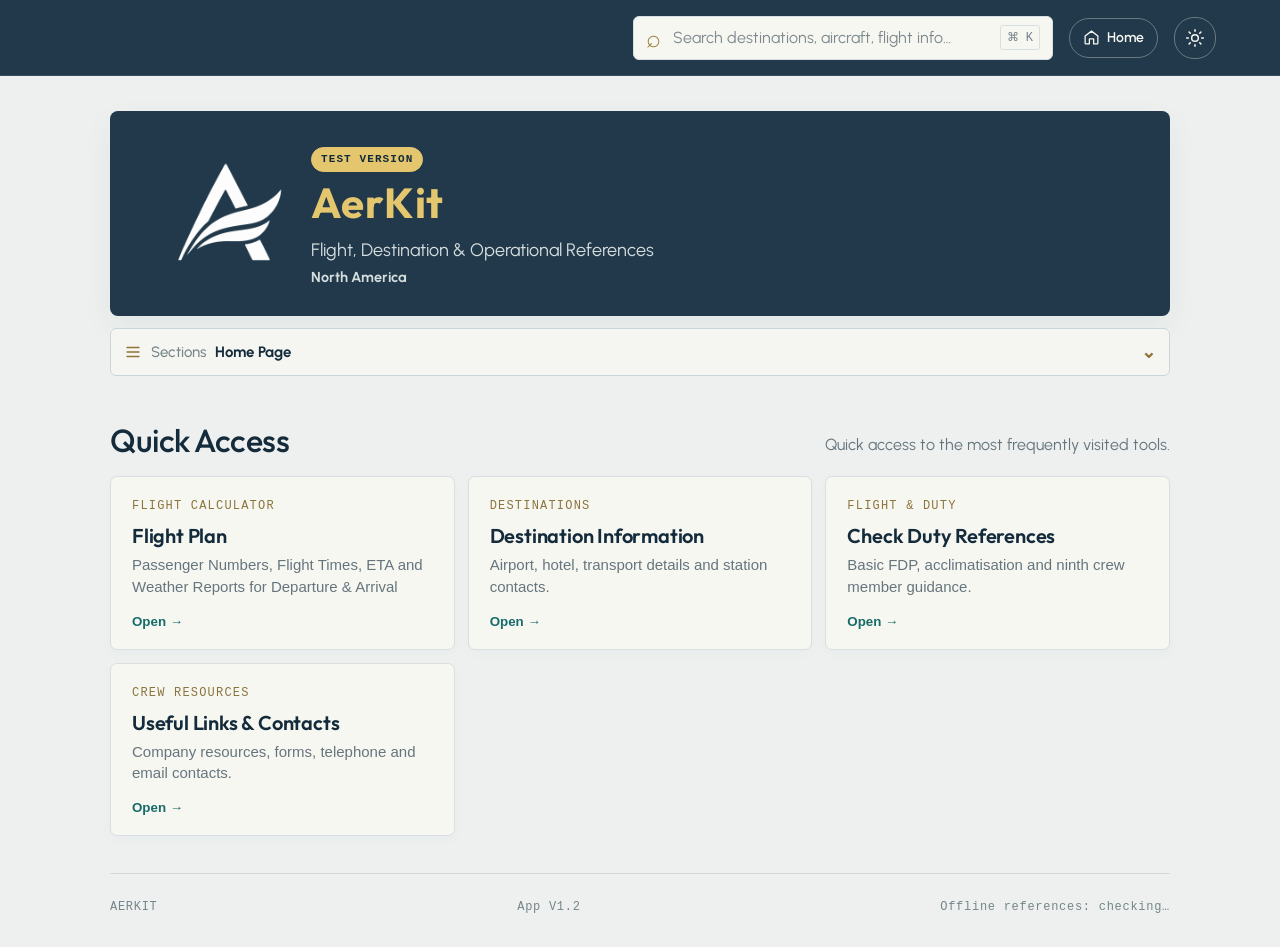
==== index.html @ f7fd0731 "Go Live on Test Items" ====
<!doctype html>
<html lang="en">
<head>
  <meta charset="utf-8">
  <meta name="viewport" content="width=device-width, initial-scale=1, viewport-fit=cover">
  <meta name="theme-color" content="#142b3b">
  <meta name="apple-mobile-web-app-capable" content="yes">
  <meta name="apple-mobile-web-app-title" content="AerKit">
  <meta name="description" content="Cabin Service Manager reference for Aer Lingus long-haul operations.">
  <link rel="manifest" href="manifest.webmanifest">
  <link rel="icon" href="assets/AerKit.png?v=aerkit-logo-20261120" type="image/png">
  <link rel="apple-touch-icon" href="assets/AerKit.png?v=aerkit-logo-20261120">
  <link rel="stylesheet" href="styles.css?v=test-banner-20261126-r1">
  <title>AerKit</title>
</head>
<body>
  <a class="skip-link" href="#main-content">Skip to main content</a>
  <header class="topbar" id="top">
    <div class="top-actions">
      <div class="search-wrap" role="search" aria-label="Search reference">
        <label class="search-box"><span aria-hidden="true">⌕</span><input id="search" type="search" aria-label="Search destinations, aircraft, flight information, contacts and topics" placeholder="Search destinations, aircraft, flight info…" autocomplete="off"><kbd aria-hidden="true">⌘ K</kbd></label>
        <div id="search-results" class="search-results" hidden></div>
      </div>
      <a class="home-button" href="#content-area" aria-label="Home: Crew essentials"><svg viewBox="0 0 24 24" aria-hidden="true"><path d="m3 10 9-7 9 7v10a1 1 0 0 1-1 1h-5v-7H9v7H4a1 1 0 0 1-1-1z"/></svg><span>Home</span></a>
      <button class="icon-button theme-toggle" id="theme-toggle" type="button" aria-label="Switch to dark mode" aria-pressed="false"><svg class="theme-icon theme-icon-sun" viewBox="0 0 24 24" aria-hidden="true"><circle cx="12" cy="12" r="4"/><path d="M12 2v2m0 16v2M4.93 4.93l1.42 1.42m11.3 11.3 1.42 1.42M2 12h2m16 0h2M4.93 19.07l1.42-1.42m11.3-11.3 1.42-1.42"/></svg><svg class="theme-icon theme-icon-moon" viewBox="0 0 24 24" aria-hidden="true"><path d="M20.8 15.5A9 9 0 0 1 8.5 3.2 9 9 0 1 0 20.8 15.5Z"/></svg></button>
      <button class="icon-button" id="install-button" hidden>Install</button>
    </div>
  </header>
  <main id="main-content">
    <section class="welcome" id="home">
      <img class="welcome-logo" src="assets/AerKit.png?v=aerkit-logo-20261120" alt="">
      <div class="welcome-copy"><span class="test-version-badge">TEST VERSION</span><h1 class="eyebrow">AerKit</h1><p class="intro">Flight, Destination &amp; Operational References<span class="welcome-region">North America</span></p></div>
    </section>
    <nav class="section-navigation" aria-label="Main sections">
      <button class="section-menu-toggle" id="section-menu-toggle" type="button" aria-expanded="false" aria-controls="section-menu">
        <svg viewBox="0 0 24 24" aria-hidden="true"><path d="M4 6h16M4 12h16M4 18h16"/></svg>
        <span>Sections</span><strong id="current-section">Flight Plan</strong><b aria-hidden="true">⌄</b>
      </button>
      <div class="quick-links" id="section-menu">
        <button data-section="essentials" data-label="Home Page"><span>★</span>Home Page</button>
        <button data-section="flightInfo" data-label="Flight Plan"><span>01</span>Flight Plan</button>
        <button data-section="aircraft" data-label="Aircraft Type"><span>02</span>Aircraft Type</button>
        <button data-section="destinations" data-label="Where We Fly"><span>03</span>Where We Fly</button>
        <button data-section="flight" data-label="Flight &amp; Duty References"><span>04</span>Flight &amp; Duty References</button>
        <button data-section="ife" data-label="IFE &amp; Wi-Fi"><span>05</span>IFE &amp; Wi-Fi</button>
        <button data-section="crew" data-label="Payments &amp; Allowances"><span>06</span>Payments &amp; Allowances</button>
        <button data-section="roster" data-label="Roster &amp; Bids"><span>07</span>Roster &amp; Bids</button>
        <button data-section="contacts" data-label="Useful Contacts &amp; Links"><span>08</span>Useful Contacts &amp; Links</button>
        <button data-section="feedback" data-label="Missing / Incorrect Information"><span>09</span>Missing / Incorrect Information</button>
      </div>
    </nav>
    <section class="content-area" id="content-area" aria-live="polite"></section>
    <footer><span>AERKIT</span><span>App V1.2</span><span id="sync-status" role="status">Offline references: checking…</span></footer>
  </main>
  <script src="reference-data.js?v=flight-schedule-20261121-r2"></script>
  <script src="app.js?v=departure-airport-order-20261126-r1"></script>
</body>
</html>
---- styles.css ----
@font-face{font-family:Outfit;src:url('./assets/fonts/outfit-latin.woff2') format('woff2');font-style:normal;font-weight:400 700;font-display:swap}
@font-face{font-family:Urbanist;src:url('./assets/fonts/urbanist-latin.woff2') format('woff2');font-style:normal;font-weight:400 700;font-display:swap}
:root{
  --ink:#192f3e;
  --navy:#21394a;
  --navy-deep:#142b3b;
  --muted:#66757d;
  --line:#d7dfe1;
  --canvas:#edf0ef;
  --paper:#f7f7f2;
  --white:#fff;
  --amber:#d9b653;
  --amber-soft:#f5edcf;
  --sage:#8ea39b;
  --shadow:0 12px 32px #1c33420d;
}
*{box-sizing:border-box}
.skip-link{position:fixed;z-index:30;top:8px;left:8px;padding:10px 14px;transform:translateY(-160%);border-radius:4px;background:#fff;color:#142b3b;font-weight:700}.skip-link:focus{transform:translateY(0)}
html{scroll-behavior:smooth}
body{margin:0;background:var(--canvas);color:var(--ink);font:19px/1.55 Urbanist,-apple-system,BlinkMacSystemFont,"Segoe UI",sans-serif}
.topbar{position:sticky;top:0;z-index:10;height:76px;padding:0 max(5vw,24px);display:flex;align-items:center;justify-content:flex-end;background:var(--navy);border-bottom:1px solid #344c5d;color:#f7f7f2}
.top-actions{display:flex;align-items:center;justify-content:flex-end;gap:16px;width:100%}
.icon-button{border:1px solid #697a82;background:transparent;border-radius:20px;padding:8px 15px;color:#f7f7f2;font:600 15px -apple-system,BlinkMacSystemFont,"Segoe UI",sans-serif;cursor:pointer}
.icon-button:hover{background:#294354}
.theme-toggle{display:inline-flex;align-items:center;justify-content:center;width:42px;height:42px;padding:8px}.theme-icon{width:20px;height:20px;fill:none;stroke:currentColor;stroke-width:1.8;stroke-linecap:round;stroke-linejoin:round}.theme-icon-moon{display:none}html[data-theme="dark"] .theme-icon-sun{display:none}html[data-theme="dark"] .theme-icon-moon{display:block}
.home-button{display:inline-flex;min-height:40px;align-items:center;gap:7px;padding:7px 13px;border:1px solid #697a82;border-radius:20px;color:#f7f7f2;text-decoration:none;font:600 14px Urbanist,-apple-system,BlinkMacSystemFont,"Segoe UI",sans-serif}
.home-button:hover{background:#294354}.home-button svg{width:17px;height:17px;fill:none;stroke:currentColor;stroke-width:1.8;stroke-linecap:round;stroke-linejoin:round}
main{max-width:1120px;margin:auto;padding:0 30px}
.welcome{position:relative;display:flex;gap:24px;min-height:200px;margin-top:35px;background:var(--navy);overflow:hidden;border-radius:8px;color:#f8f8f3;padding:30px 54px;align-items:center;box-shadow:var(--shadow)}
.welcome-logo{position:relative;z-index:1;width:123px;height:123px;flex:0 0 auto;object-fit:contain;border-radius:12px}
.welcome-copy{position:relative;z-index:1;max-width:590px}
.eyebrow,.section-kicker{font:13px ui-monospace,SFMono-Regular,monospace;letter-spacing:.12em;color:#e3c66d}
.welcome-copy>.eyebrow{font:700 clamp(32px,4vw,42px)/1.08 Outfit,Urbanist,sans-serif;letter-spacing:.01em;color:#e3c66d;text-transform:none;margin:0}
.intro{font-size:18px;color:#d5dedf;max-width:440px;margin:12px 0 0}
.welcome-region{display:block;font-size:80%;font-weight:700;line-height:1.25;margin-top:3px}
.welcome-art{position:absolute;right:5%;top:0;width:40%;height:100%;opacity:.95}
.sun{position:absolute;width:172px;height:172px;border:1px solid #d6c17445;border-radius:50%;top:48px;right:27px;background:radial-gradient(circle,#d8c57a12 0 55%,transparent 56%)}
.route-line{position:absolute;width:270px;height:145px;border:1px solid #bbc8c160;border-color:#bbc8c160 transparent transparent transparent;border-radius:50%;transform:rotate(-18deg);top:102px;right:-12px}
.plane{position:absolute;top:94px;right:159px;font-size:19px;color:#e5d59d;transform:rotate(-14deg)}
.art-label{position:absolute;right:4px;bottom:32px;font:12px ui-monospace,SFMono-Regular,monospace;letter-spacing:.1em;color:#c5d0ce}
.search-wrap{position:relative;flex:0 1 420px;width:min(420px,44vw);margin:0;z-index:12}
.search-box{height:44px;display:flex;align-items:center;gap:10px;background:var(--paper);padding:0 12px;border:1px solid var(--line);border-radius:6px;box-shadow:none;color:#61717a}
.search-box>span{font-size:25px;line-height:0;color:#9d8240}
.search-box input{flex:1;min-width:0;border:0;outline:0;color:var(--ink);background:transparent;font:16px Urbanist,-apple-system,BlinkMacSystemFont,"Segoe UI",sans-serif}
.search-box input::placeholder{color:#7d898c}
.search-box kbd{font:12px ui-monospace,SFMono-Regular,monospace;border:1px solid var(--line);border-radius:3px;padding:4px 6px;color:#728087}
.search-results{position:absolute;top:calc(100% + 6px);left:0;right:0;background:var(--paper);border:1px solid var(--line);box-shadow:var(--shadow);max-height: min(60vh, 420px);overflow:auto;border-radius:6px}
.search-result-heading{padding:8px 16px 5px;background:#eef0eb;color:#66757d;font:700 11px/1.3 ui-monospace,SFMono-Regular,monospace;letter-spacing:.06em;text-transform:uppercase}
.result{display:flex;width:100%;text-align:left;gap:12px;align-items:center;padding:12px 16px;background:var(--paper);border:0;border-bottom:1px solid #e6e9e6;cursor:pointer;color:var(--ink)}
.result:hover{background:#eef0eb}
.result .result-tag{font:12px ui-monospace,SFMono-Regular,monospace;letter-spacing:.08em;color:#8c753a;min-width:70px}
.result strong{font-size:17px}.result small{display:block;color:var(--muted);font-size:15px}
.section-navigation{position:sticky;top:76px;z-index:9;margin:12px 0 44px;background:var(--canvas)}
.section-menu-toggle{display:flex;width:100%;min-height:48px;align-items:center;gap:9px;padding:9px 13px;border:1px solid #cbd4d8;border-radius:6px;background:#f5f6f1;color:var(--ink);text-align:left;font:600 15px Urbanist,-apple-system,BlinkMacSystemFont,"Segoe UI",sans-serif;cursor:pointer}
.section-menu-toggle>svg{width:18px;height:18px;flex:0 0 auto;fill:none;stroke:#8e7537;stroke-width:1.8;stroke-linecap:round}
.section-menu-toggle>span{color:#78868a;font-weight:500}
.section-menu-toggle>strong{min-width:0;flex:1;overflow:hidden;text-overflow:ellipsis;white-space:nowrap;color:var(--navy-deep)}
.section-menu-toggle>b{color:#8e7537;font-size:18px;transition:transform .18s}
.section-navigation.is-open .section-menu-toggle>b{transform:rotate(180deg)}
.quick-links{display:none;position:absolute;top:calc(100% + 5px);left:0;right:0;z-index:5;flex-direction:column;flex-wrap:nowrap;gap:2px;margin:0;padding:6px;border:1px solid var(--line);border-radius:6px;background:var(--paper);box-shadow:var(--shadow)}
.section-navigation.is-open .quick-links{display:flex}
.quick-links button{display:inline-flex;width:100%;align-items:center;gap:8px;min-height:46px;padding:9px 11px;border:0;border-radius:4px;background:transparent;text-align:left;font:600 15px Urbanist,-apple-system,BlinkMacSystemFont,"Segoe UI",sans-serif;color:var(--ink);cursor:pointer;transition:background .18s,border-color .18s}
.quick-links button:hover,.quick-links button.active{background:#e7ebea}
.quick-links button.active{box-shadow:inset 3px 0 0 var(--amber)}
.quick-links button span{font:11px ui-monospace,SFMono-Regular,monospace;color:#8b753c}
.content-area{min-height:240px;scroll-margin-top:18px}
.section-head{display:flex;align-items:flex-end;justify-content:space-between;margin-bottom:18px}
.section-head h2{font:500 32px/1.1 Outfit,Urbanist,sans-serif;margin:3px 0 0;letter-spacing:-.5px;color:var(--navy-deep)}
.section-kicker{color:#8b753c}
.section-head p{margin:0;color:var(--muted);font-size:16px}
.card-grid{display:grid;grid-template-columns:repeat(3,1fr);gap:13px}
.card{background:var(--paper);border:1px solid var(--line);padding:20px 21px;border-radius:7px;box-shadow:0 4px 14px #1c334206}
.card .card-tag{font:12px ui-monospace,SFMono-Regular,monospace;color:#8b753c;letter-spacing:.1em;text-transform:uppercase}
.fdp-card{grid-column:1/-1}.fdp-card p{max-width:900px}.fdp-card>.fdp-acclim-prompt{margin-top:14px}.fdp-reference-link{display:flex;min-height:50px;flex-direction:column;justify-content:center;gap:2px;margin-top:14px;padding:9px 12px;border:1px solid #d9c77f;border-radius:5px;background:#f7f3e4;color:var(--navy-deep);text-decoration:none}.fdp-reference-link span{font:11px ui-monospace,SFMono-Regular,monospace;letter-spacing:.06em;color:#7b704e}.fdp-reference-link strong{font:600 15px Urbanist,-apple-system,BlinkMacSystemFont,"Segoe UI",sans-serif}.fdp-reference-link:hover{background:#f0e8c9}.fdp-source-note{display:block;margin-top:10px;color:#78868a;font:12px/1.45 ui-monospace,SFMono-Regular,monospace}.fdp-table-scroll{max-width:100%;overflow-x:auto;-webkit-overflow-scrolling:touch;margin:12px 0 5px;border-radius:4px}.fdp-table{width:100%;border-collapse:collapse;color:var(--ink);font:14px/1.35 Urbanist,-apple-system,BlinkMacSystemFont,"Segoe UI",sans-serif}.fdp-table th,.fdp-table td{border:1px solid #d2dcda;padding:7px 6px;text-align:center;vertical-align:middle}.fdp-table thead th{background:#176b68;color:#fff;font-weight:700}.fdp-table tbody th{background:#e6f0dc;text-align:left;font-weight:700}.fdp-basic-table{min-width:335px;table-layout:fixed}.fdp-basic-table th:first-child{width:25%;white-space:nowrap;text-align:center;padding-left:3px;padding-right:3px}.fdp-basic-table tbody th{white-space:nowrap;text-align:center}.fdp-acclim-table{min-width:0;table-layout:fixed}.fdp-acclim-table th:first-child{width:56%}.acclim-note{margin-top:12px!important;padding:11px 12px;border-left:3px solid var(--amber);background:#f7f3e4;color:#665624;font-size:14px!important;line-height:1.5!important}.fdp-table-hint{display:block;color:#78868a;font:12px Urbanist,-apple-system,BlinkMacSystemFont,"Segoe UI",sans-serif}.fdp-code-legend{display:grid;gap:6px;margin-top:12px;color:var(--muted);font-size:15px}.fdp-code-legend b{display:inline-block;min-width:22px;color:var(--navy-deep)}.protocol-steps{display:grid;grid-template-columns:repeat(2,minmax(0,1fr));gap:12px;margin-top:14px}.protocol-steps>section{min-width:0;border:1px solid #e1e6e3;border-radius:6px;padding:13px;background:#fff}.protocol-steps h4,.protocol-credits h4{margin:0 0 6px;color:var(--navy-deep);font:600 16px Outfit,Urbanist,sans-serif}.protocol-steps p{margin:0;color:var(--muted);font-size:15px;line-height:1.5}.protocol-credits{margin-top:14px}.protocol-credit-table{width:100%;min-width:0;table-layout:fixed}.protocol-credit-table th:first-child{width:80%}.protocol-credit-table th:last-child,.protocol-credit-table td:last-child{width:20%}.protocol-note{margin-top:8px!important;font-size:13px!important}.protocol-note-box{margin-top:12px;padding:11px 12px;border-left:3px solid var(--amber);background:#f7f3e4;color:#665624;font-size:14px;line-height:1.45}
.card h3{font:600 17px/1.2 Outfit,Urbanist,sans-serif;margin:9px 0 5px;letter-spacing:-.2px;color:var(--navy-deep)}
.card p{color:var(--muted);font-size:16px;line-height:1.6;margin:0}
.card .card-foot{border-top:1px solid #e5e8e2;padding-top:12px;margin-top:17px;font:12px ui-monospace,SFMono-Regular,monospace;letter-spacing:.04em;color:#7c898b}
.detail-layout{display:grid;grid-template-columns:1fr 1fr;gap:13px}
.info-block{background:var(--paper);border:1px solid var(--line);border-radius:7px;padding:20px}
.info-block h3{margin:0 0 10px;font-size:16px;color:var(--navy-deep)}
.info-block p,.info-block li{font-size:16px;color:var(--muted)}
.info-block ul{padding-left:18px;margin:8px 0}
.notice{background:var(--amber-soft);border:1px solid #eadcae;border-left:3px solid var(--amber);border-radius:4px;padding:12px 14px;color:#665624;font-size:15px;margin:0 0 14px}
.destination-list{display:grid;grid-template-columns:repeat(3,1fr);gap:10px}
.destination{display:flex;justify-content:space-between;align-items:center;background:var(--paper);border:1px solid var(--line);border-radius:6px;padding:16px 18px;color:var(--ink);text-align:left;cursor:pointer;transition:border .18s,background .18s}
.destination:hover{border-color:#baaa71;background:#fbfbf6}
.destination strong{font-size:18px}.destination span{font:12px ui-monospace,SFMono-Regular,monospace;color:#8d773d}
.destination-name{display:flex;flex-direction:column;gap:2px}.destination-name small{font:12px ui-monospace,SFMono-Regular,monospace;color:#78868a}
.destination-tools{display:grid;grid-template-columns:minmax(220px,1fr) repeat(2,minmax(150px,.55fr));gap:10px;margin:16px 0 8px;padding:14px;background:var(--paper);border:1px solid var(--line);border-radius:7px}
.destination-tools label{display:flex;min-width:0;flex-direction:column;gap:5px}
.destination-tools label>span{color:#718084;font:700 11px/1.35 ui-monospace,SFMono-Regular,monospace;letter-spacing:.04em;text-transform:uppercase}
.destination-tools input,.destination-tools select{width:100%;min-width:0;min-height:42px;padding:8px 10px;border:1px solid #cbd5d6;border-radius:5px;background:#fff;color:var(--ink);font:15px Urbanist,-apple-system,BlinkMacSystemFont,"Segoe UI",sans-serif}
.destination-tools input:focus,.destination-tools select:focus{outline:2px solid #8ea39b;outline-offset:1px}
.destination-result-count{margin:8px 1px 10px;color:var(--muted);font:12px ui-monospace,SFMono-Regular,monospace}
.destination-list{grid-template-columns:repeat(3,minmax(0,1fr))}
.destination{display:flex;min-width:0;min-height:100px;flex-direction:column;align-items:stretch;justify-content:center;gap:11px;padding:15px 16px}
.destination-main,.destination-details{display:flex;min-width:0;align-items:center;justify-content:space-between;gap:8px}
.destination-main strong{overflow:hidden;color:var(--navy-deep);font:600 18px/1.15 Outfit,Urbanist,sans-serif;text-overflow:ellipsis;white-space:nowrap}
.destination .destination-code{flex:none;color:#8d773d;font:600 18px/1.15 ui-monospace,SFMono-Regular,monospace;letter-spacing:.05em}
.destination .destination-status{flex:none;padding:3px 7px;border-radius:10px;background:#e7efe6;color:#386449;font:600 10px/1.25 ui-monospace,SFMono-Regular,monospace;white-space:nowrap}
.destination .destination-status.is-seasonal{background:#f5edcf;color:#705c20}
.destination-aircraft{display:flex;flex-wrap:wrap;align-items:center;gap:5px}.destination .destination-aircraft-tag{flex:none;padding:3px 7px;border:1px solid #d4dedb;border-radius:10px;background:#edf1ef;color:#49605b;font:600 10px/1.25 ui-monospace,SFMono-Regular,monospace;white-space:nowrap}.destination .destination-aircraft-tag.is-seasonal{border-color:#eadcae;background:#f5edcf;color:#705c20}
.destination-empty{grid-column:1/-1;display:flex;flex-direction:column;gap:3px;padding:22px;border:1px dashed var(--line);border-radius:6px;color:var(--muted);font-size:14px}
.destination-empty strong{color:var(--ink);font-size:16px}
@media(max-width:760px){.destination-tools{grid-template-columns:1fr 1fr}.destination-search{grid-column:1/-1}.destination-list{grid-template-columns:repeat(2,minmax(0,1fr))}}
@media(max-width:600px){.destination-tools{gap:8px;margin-top:13px;padding:11px}.destination-tools input,.destination-tools select{min-height:42px;font-size:14px}.destination{min-height:120px;padding:15px 12px;gap:12px}.destination-main strong,.destination .destination-code{font-size:16px}.destination-details{align-items:flex-start;flex-direction:column;gap:7px}.destination-details>span:first-child{max-width:100%}}
.empty{background:var(--paper);border:1px dashed #c3cdd0;border-radius:6px;padding:26px;color:var(--muted);font-size:16px}
.empty strong{color:var(--ink);display:block;margin-bottom:5px}
.profile-meta{display:grid;grid-template-columns:repeat(3,minmax(0,1fr));gap:10px;background:var(--navy);color:#f7f7f2;border-radius:7px;padding:14px 17px;margin:0 0 12px;box-shadow:var(--shadow)}
.profile-meta>div{display:flex;flex-direction:column;gap:4px;min-width:0}
.profile-meta span{font:11px ui-monospace,SFMono-Regular,monospace;letter-spacing:.08em;color:#e3c66d}
.profile-meta strong{font-size:14px;font-weight:600;overflow-wrap:anywhere}
.profile-meta>div:nth-child(-n+2) strong{font-size:19px}
.profile-meta .weather-icon{font-size:25px;vertical-align:-2px}
.profile-meta .weather-temperature{font-size:23px;font-weight:700;letter-spacing:-.03em}
.profile-meta .weather-description{margin-left:7px;font-size:14px;color:#d3dfe2;font-weight:600}
.weather-attribution{margin-top:1px;color:#b8c8cc;font:10px/1.3 ui-monospace,SFMono-Regular,monospace}
.weather-attribution a{color:inherit;text-underline-offset:2px}
.profile-meta>div:nth-child(3){align-items:flex-start}
.profile-grid{grid-template-columns:repeat(2,minmax(0,1fr));align-items:start}
.profile-card>.card-tag{font-size:14px;font-weight:700}
.amenity-grid{display:grid;grid-template-columns:repeat(2,minmax(0,1fr));gap:8px;margin-top:12px}
.amenity-item{display:flex;min-width:0;min-height:48px;align-items:center;justify-content:space-between;gap:8px;padding:7px 9px;border:1px solid #e1e6e3;border-radius:5px;background:#fff}
.amenity-item>strong{min-width:0;color:var(--navy-deep);font:600 14px/1.2 Outfit,Urbanist,sans-serif}
.amenity-status{display:grid;place-items:center;flex:0 0 26px;width:26px;height:26px;border-radius:50%;font:700 17px/1 Urbanist,sans-serif}
.amenity-status.is-yes{background:#c9e6c6;color:#205b27;border:1px solid #78a975}
.amenity-status-group{display:flex;flex:0 0 auto;align-items:center;gap:5px}
.amenity-status.is-fee-mark{background:#fbf1d6;color:#936414;font-size:14px}
.amenity-status.is-no{background:#fbf1d6;color:#a36d14}
.amenity-status.is-food{background:#e6f1e2;color:#397b35}
.amenity-status.is-food svg{width:15px;height:15px;fill:none;stroke:currentColor;stroke-width:1.6;stroke-linecap:round;stroke-linejoin:round}
.amenity-status.is-request{background:#e9eef0;color:#526a75}
.amenity-status.is-request svg{width:16px;height:16px;fill:none;stroke:currentColor;stroke-width:1.7;stroke-linecap:round;stroke-linejoin:round}
.amenity-value{color:var(--muted);font-size:13px;line-height:1.2;text-align:right;overflow-wrap:anywhere}
.profile-fields{margin-top:8px}
.coordination-grid{display:grid;grid-template-columns:1fr;gap:9px;margin-top:10px}
.contact-card,.contact-extra{min-width:0;background:#fff;border:1px solid #e1e6e3;border-radius:6px;padding:12px}
.contact-role{display:block;font:11px ui-monospace,SFMono-Regular,monospace;letter-spacing:.07em;color:#8b753c}
.contact-card h3{font:600 17px/1.2 Outfit,Urbanist,sans-serif;color:var(--navy-deep);margin:6px 0 10px;overflow-wrap:anywhere}
.contact-actions{display:grid;gap:7px}
.contact-action{display:flex;min-height:44px;flex-direction:column;justify-content:center;gap:2px;padding:7px 9px;border:1px solid #dfe5e2;border-radius:5px;background:#f4f6f2;color:var(--ink);text-decoration:none;overflow-wrap:anywhere}
.contact-action span{font:11px ui-monospace,SFMono-Regular,monospace;letter-spacing:.04em;color:#7b8988}
.contact-action strong{font:600 14px/1.3 Urbanist,-apple-system,BlinkMacSystemFont,"Segoe UI",sans-serif;color:var(--navy-deep);overflow-wrap:anywhere}
.contact-action:hover{border-color:#c3ac65;background:#fbfbf6}
.contact-missing{font-size:14px;color:var(--muted)}
.contact-extra{display:flex;flex-direction:column;gap:8px;justify-content:center}
.contact-extra>strong{font-size:14px;color:var(--navy-deep)}
.profile-record{border-top:1px solid #e5e8e2;padding:10px 0}
.profile-record:first-child{border-top:0;padding-top:0}
.profile-record-heading{display:flex;align-items:center;justify-content:space-between;gap:8px}
.profile-record-heading strong{font-size:15px;color:var(--navy-deep)}
.profile-value{font-size:16px;line-height:1.5;color:var(--muted);overflow-wrap:anywhere;margin-top:4px}
.crew-transport-card .profile-value{font-size:18px;font-weight:700;color:var(--navy-deep)}
.map-action{display:inline-flex;align-items:center;min-height:40px;margin-top:6px;padding:0 10px;border:1px solid #dfe5e2;border-radius:5px;background:#f4f6f2;color:#6e5a24;font:11px ui-monospace,SFMono-Regular,monospace;letter-spacing:.04em;text-decoration:none}
.map-action:hover{border-color:#c3ac65;background:#fbfbf6}
.record-source{font:12px/1.5 ui-monospace,SFMono-Regular,monospace;color:#7c898b;margin-top:5px;overflow-wrap:anywhere}
.review-badge{display:inline-flex;align-items:center;flex:0 0 auto;border-radius:3px;padding:3px 6px;font:11px ui-monospace,SFMono-Regular,monospace;letter-spacing:.02em}
.review-badge.needs-source{background:var(--amber-soft);color:#6b551a}
.review-badge.marked-verified{background:var(--green);color:#385d43}
.empty-profile{border-style:dashed;box-shadow:none}
.empty-profile p{color:var(--muted);font-size:16px;margin:12px 0 2px}
.back-button{border:0;background:transparent;color:#766431;font:14px ui-monospace,SFMono-Regular,monospace;cursor:pointer;padding:0;margin-bottom:10px}
.aircraft-grid{grid-template-columns:repeat(2,minmax(0,1fr));gap:22px 16px}.aircraft-card{--aircraft-accent:#9a8246;scroll-margin-top:18px;position:relative;overflow:hidden;padding:21px 22px 17px;border-radius:10px;box-shadow:0 7px 20px #1c33420a}.aircraft-family-a321{--aircraft-accent:#577b71}.aircraft-card::before{content:"";position:absolute;inset:0 0 auto;height:4px;background:var(--aircraft-accent)}.aircraft-card-head{display:flex;align-items:stretch;justify-content:space-between;gap:12px;padding-bottom:17px;border-bottom:1px solid var(--line)}.aircraft-title{min-width:0}.aircraft-kicker{display:block;margin-bottom:5px;color:var(--aircraft-accent);font:700 10px ui-monospace,SFMono-Regular,monospace;letter-spacing:.14em}.aircraft-title h3{margin:0;color:var(--navy-deep);font:700 24px/1.1 Outfit,Urbanist,sans-serif}.aircraft-total{display:flex;flex-direction:column;align-items:flex-end;justify-content:space-between;flex:0 0 auto;color:var(--navy-deep)}.aircraft-total strong{font:700 26px/1 Outfit,Urbanist,sans-serif}.aircraft-total span{color:var(--muted);font:700 10px ui-monospace,SFMono-Regular,monospace;letter-spacing:.14em;text-transform:uppercase}.aircraft-cabins{padding:16px 0 3px}.seat-bar{height:13px;display:flex;overflow:hidden;gap:2px;border-radius:99px;background:#e5e9e5}.seat-zone{width:var(--zone);min-width:0;display:block;flex:0 0 var(--zone);background:#21394a}.seat-zone-business,.seat-swatch-business{background:#21394a}.seat-zone-premium-economy,.seat-swatch-premium-economy{background:#758c88}.seat-zone-economy,.seat-swatch-economy{background:#c5d0cb}.seat-legend{display:grid;grid-template-columns:repeat(3,minmax(0,1fr));gap:10px;margin-top:13px}.seat-legend-item{display:grid;grid-template-columns:9px minmax(0,1fr);grid-template-rows:auto auto;align-items:center;column-gap:7px;row-gap:3px;min-width:0;color:var(--muted);font:11px/1.25 ui-monospace,SFMono-Regular,monospace}.seat-swatch{grid-row:1 / span 2;width:8px;height:28px;border-radius:5px}.seat-legend-item strong{grid-column:2;color:var(--navy-deep);font:600 16px Outfit,Urbanist,sans-serif}
.aircraft-stats{display:grid;grid-template-columns:repeat(3,minmax(0,1fr));gap:8px;border-top:1px solid var(--line);border-bottom:1px solid var(--line);margin-top:14px;padding:13px 0}.aircraft-stats>div{display:grid;grid-template-rows:minmax(28px,auto) 29px;row-gap:5px;align-items:start;min-width:0}.aircraft-stats>div>span{font:700 10px/1.3 ui-monospace,SFMono-Regular,monospace;letter-spacing:.06em;color:#7c898b}.aircraft-stats strong{font-size:20px;line-height:1;color:var(--navy-deep);overflow-wrap:anywhere;align-self:center}.aircraft-stats>div:first-child strong{justify-self:start}.aircraft-stats>div:not(:first-child) .aircraft-rest-status{justify-self:start;align-self:center}.registration-list{margin-top:6px;padding-top:6px}.registration-list summary{display:flex;align-items:center;justify-content:space-between;gap:8px;min-height:34px;color:#667980;font:600 14px Urbanist,-apple-system,BlinkMacSystemFont,"Segoe UI",sans-serif;cursor:pointer;list-style:none}.registration-count{margin-left:auto;color:var(--aircraft-accent);font:600 12px ui-monospace,SFMono-Regular,monospace}.registration-list summary::-webkit-details-marker{display:none}.registration-list summary::after{content:"+";color:var(--aircraft-accent);font:600 18px/1 Urbanist,sans-serif}.registration-list[open] summary::after{content:"−"}.registration-list summary:focus-visible{outline:2px solid #8ea39b;outline-offset:2px;border-radius:3px}.registration-list ul{display:grid;grid-template-columns:repeat(4,minmax(0,1fr));gap:6px;margin:7px 0 0;padding:0;list-style:none;color:var(--muted);font:13px/1.35 ui-monospace,SFMono-Regular,monospace}.registration-list li{min-width:0;padding:4px 3px;border:1px solid var(--line);border-radius:4px;background:rgba(120,137,139,.08);text-align:center;overflow-wrap:anywhere}
.aircraft-stats .aircraft-rest-status{display:inline-grid;place-items:center;width:27px;height:27px;overflow:hidden;border-radius:50%;font:700 18px/1 Urbanist,sans-serif;overflow-wrap:normal}
.aircraft-rest-status.is-yes{background:#c9e6c6;color:#205b27;border:1px solid #78a975}
.aircraft-rest-status.is-no{background:#f4cfcb;color:#8f211c;border:1px solid #d58c85}
footer{display:flex;align-items:center;justify-content:space-between;gap:14px;padding:26px 0 35px;margin-top:37px;border-top:1px solid #d2dadd;font:12px ui-monospace,SFMono-Regular,monospace;letter-spacing:.06em;color:#76858a}
@media(max-width:760px){main{padding:0 17px}.topbar{height:66px;padding:0 17px}.welcome{gap:18px;min-height:170px;margin-top:18px;padding:26px}.welcome-logo{width:97px;height:97px;border-radius:9px}.welcome-art{width:45%;right:-9%;opacity:.55}.welcome-copy{max-width:420px}.section-navigation{top:66px;z-index:9}.card-grid,.destination-list{grid-template-columns:repeat(2,1fr)}.section-head{display:block}.section-head p{margin-top:6px}footer{gap:12px;flex-wrap:wrap}}
@media(max-width:480px){.welcome{gap:14px;padding:24px 18px;min-height:155px}.welcome-logo{width:73px;height:73px;border-radius:7px}.welcome-copy>.eyebrow{font-size:clamp(28px,8vw,34px)}.intro{max-width:260px;font-size:16px;line-height:1.35;margin-top:8px}.welcome-art{right:-28%;width:65%;opacity:.36}.card-grid,.destination-list,.detail-layout{grid-template-columns:1fr}.icon-button{padding:7px 10px}}
@media(max-width:600px){
  html{scroll-padding-top:82px}
  body{overflow-x:hidden;-webkit-text-size-adjust:100%}
  .topbar{height:calc(60px + env(safe-area-inset-top));padding:env(safe-area-inset-top) 15px 0}
  .top-actions{gap:9px}.search-wrap{width:auto;flex:1 1 auto;min-width:0}.search-box{height:40px;gap:7px;padding:0 9px}.search-box>span{font-size:21px}.search-box input{font-size:15px}.search-box kbd{display:none}.icon-button{min-height:40px}
  main{width:100%;padding:0 15px}
  .welcome{min-height:145px;margin-top:14px;padding:20px 21px;border-radius:7px}
  .welcome-copy{max-width:100%}
  .intro{max-width:285px;font-size:17px;line-height:1.5;margin-top:12px}
  .welcome-art{right:-6%;width:39%;opacity:.36}.sun{width:128px;height:128px;right:8px;top:42px}.route-line{width:195px;height:106px;top:85px;right:-27px}.plane{right:102px;top:83px;font-size:16px}.art-label{right:0;bottom:20px;font-size:10px}
  .section-navigation{top:calc(60px + env(safe-area-inset-top));z-index:9;margin:0 0 22px;padding-top:14px}
  .content-area{min-height:190px;scroll-margin-top:78px}
  .section-head{margin-bottom:14px}.section-head h2{font-size:28px;line-height:1.12}.section-head p{font-size:16px;line-height:1.5}
  .notice{font-size:15px;line-height:1.5;padding:11px 12px;margin-bottom:12px}
  .destination-list{grid-template-columns:repeat(2,minmax(0,1fr));gap:8px}
  .destination{min-height:54px;padding:11px 12px;gap:5px}.destination strong{font-size:16px}.destination span{font-size:11px;white-space:nowrap}
  .card-grid,.detail-layout,.aircraft-grid{grid-template-columns:1fr;gap:9px}
  .aircraft-grid{row-gap:15px}
  .profile-meta{grid-template-columns:minmax(0,1fr) minmax(0,1.15fr);grid-template-rows:auto auto;gap:12px 10px;padding:13px 14px}
  .profile-meta>div:nth-child(1){grid-column:1;grid-row:1}
  .profile-meta>div:nth-child(2){grid-column:1;grid-row:2}
  .profile-meta>div:nth-child(3){grid-column:2;grid-row:1 / span 2;align-self:center;padding-left:8px;border-left:1px solid rgba(255,255,255,.2)}
  .profile-meta .weather-temperature{font-size:26px}
  .profile-grid{grid-template-columns:1fr}.coordination-grid{grid-template-columns:1fr}
  .protocol-steps{grid-template-columns:1fr}
  .card,.info-block{padding:17px 16px;border-radius:6px}.card h3{font-size:16px}.card p,.info-block p,.info-block li{font-size:17px;line-height:1.55}
  .card .card-foot{margin-top:13px;padding-top:10px;font-size:11px}
  .back-button{min-height:40px;padding:8px 0}
  footer{gap:8px;flex-direction:column;margin-top:28px;padding:20px 0 calc(24px + env(safe-area-inset-bottom))}
}
@media(max-width:360px){
  .topbar{padding-left:11px;padding-right:11px}.top-actions{gap:6px}.home-button{min-height:38px;padding:6px 10px}
  main{padding-left:11px;padding-right:11px}.welcome{padding-left:17px;padding-right:17px}.destination{padding:10px 9px}.destination strong{font-size:15px}
}
@media(prefers-reduced-motion:reduce){*{scroll-behavior:auto!important;transition:none!important}}

.flight-form-grid{display:grid;grid-template-columns:repeat(2,minmax(0,1fr));gap:13px}.flight-panel{min-width:0;padding:20px 21px;background:var(--paper);border:1px solid var(--line);border-radius:7px;box-shadow:0 4px 14px #1c334206}.flight-panel-head h3{margin:5px 0 0;font:600 19px/1.2 Outfit,Urbanist,sans-serif;color:var(--navy-deep)}.flight-fields{display:grid;grid-template-columns:repeat(2,minmax(0,1fr));gap:12px;margin-top:16px}.flight-field{display:flex;min-width:0;flex-direction:column;gap:6px}.flight-field>span,.duration-field legend{padding:0;color:#718084;font:700 12px/1.35 ui-monospace,SFMono-Regular,monospace;letter-spacing:.025em}.flight-field input,.flight-field select,.flight-field textarea{width:100%;min-width:0;min-height:46px;padding:9px 11px;border:1px solid #cbd5d6;border-radius:5px;background:#fff;color:var(--ink);font:17px Urbanist,-apple-system,BlinkMacSystemFont,"Segoe UI",sans-serif}.flight-field textarea{min-height:92px;resize:vertical;line-height:1.45}.flight-field input:focus,.flight-field select:focus,.flight-field textarea:focus{outline:2px solid #8ea39b;outline-offset:1px}.duration-field{margin:0;padding:0;border:0}.duration-field>div{display:flex;align-items:center;gap:7px}.duration-field label{display:flex;align-items:center;gap:5px;min-width:0}.duration-field input{width:68px;text-align:center}.duration-field label small{color:var(--muted);font-size:13px}.duration-field>div>b{color:#829093;font-size:19px}.arrival-summary{display:flex;flex-direction:column;gap:4px;margin-top:16px;padding:13px 15px;border-radius:5px;background:var(--navy);color:#f7f7f2}.arrival-summary>span,.passenger-total>span{font:700 11px ui-monospace,SFMono-Regular,monospace;letter-spacing:.07em;color:#e3c66d}.arrival-summary strong{font:600 20px Outfit,Urbanist,sans-serif}.arrival-summary small{color:#d5dedf;font-size:13px}.arrival-time{display:flex;flex-direction:column;gap:2px}.arrival-time>small{color:#e3c66d;font:700 10px/1.3 ui-monospace,SFMono-Regular,monospace;letter-spacing:.06em}.arrival-time+.arrival-time{border-top:1px solid #ffffff30;margin-top:7px;padding-top:8px}.passenger-counts{display:grid;grid-template-columns:repeat(3,minmax(0,1fr));gap:9px;margin-top:16px}.passenger-counts .flight-field>span{min-height:32px}.passenger-total{display:flex;align-items:center;justify-content:space-between;margin-top:13px;padding:10px 13px;border:1px solid #d7e0dd;border-radius:5px;background:#e8efeb}.passenger-total>span{color:#647975}.passenger-total strong{font:600 24px Outfit,Urbanist,sans-serif;color:var(--navy-deep)}.passenger-extra{grid-template-columns:repeat(4,minmax(0,1fr))}.notes-panel{grid-column:1/-1}.notes-fields textarea{min-height:105px}.flight-form-footer{display:flex;align-items:center;justify-content:space-between;gap:12px;margin-top:12px}.flight-form-footer>small{color:#718084;font-size:13px}.clear-flight-button{min-height:44px;padding:9px 14px;border:1px solid #aab7b9;border-radius:5px;background:transparent;color:var(--navy-deep);font:600 14px Urbanist,-apple-system,BlinkMacSystemFont,"Segoe UI",sans-serif;cursor:pointer}.clear-flight-button:hover{background:#e7ebea}
.pushback-time-field>label{padding:0;color:#718084;font:700 12px/1.35 ui-monospace,SFMono-Regular,monospace;letter-spacing:.025em}.current-time-button{align-self:flex-start;min-height:34px;margin-top:2px;padding:6px 10px;border:1px solid #aab7b9;border-radius:5px;background:transparent;color:var(--navy-deep);font:600 13px Urbanist,-apple-system,BlinkMacSystemFont,"Segoe UI",sans-serif;cursor:pointer}.current-time-button:hover,.current-time-button:focus-visible{border-color:#176b68;background:#e8efeb}
@media(max-width:600px){.flight-form-grid,.flight-fields{grid-template-columns:1fr;gap:10px}.flight-fields.passenger-extra{grid-template-columns:repeat(4,minmax(0,1fr));gap:8px}.passenger-extra .flight-field>span{font-size:11px;white-space:nowrap;letter-spacing:-.02em}.passenger-extra .flight-field input{min-height:40px;padding:7px 9px}.notes-panel{grid-column:auto}.passenger-counts{gap:7px}.passenger-counts .flight-field>span{min-height:38px;font-size:11px}.flight-panel{padding:16px 15px}.flight-form-footer{align-items:flex-start;flex-direction:column}.clear-flight-button{width:100%}}
.arrival-summary>span{padding-bottom:7px;margin-bottom:4px;border-bottom:1px solid #ffffff30;font-size:13px}
.commission-card{grid-column:1/-1}.commission-card>p+p{margin-top:7px}.commission-calculator{display:grid;grid-template-columns:minmax(0,1fr) minmax(120px,.55fr) minmax(200px,1fr);align-items:end;gap:12px;margin-top:18px;padding-top:16px;border-top:1px solid #e1e5df}.commission-result{display:grid;gap:3px;min-height:64px;padding:9px 12px;border:1px solid #d7e0dd;border-radius:5px;background:#e8efeb}.commission-result span{color:#647975;font:700 11px/1.35 ui-monospace,SFMono-Regular,monospace;letter-spacing:.04em;text-transform:uppercase}.commission-result strong{color:var(--navy-deep);font:600 22px Outfit,Urbanist,sans-serif}.commission-result small{color:var(--muted);font-size:12px}
@media(max-width:600px){.commission-card{grid-column:auto}.commission-calculator{grid-template-columns:repeat(2,minmax(0,1fr));gap:9px}.commission-result{grid-column:1/-1}}
.overnight-allowance-card{grid-column:1/-1}.overnight-allowance-controls{display:grid;grid-template-columns:repeat(3,minmax(0,1fr));gap:12px;margin-top:16px}.overnight-allowance-controls select{width:100%;min-height:46px;padding:9px 11px;border:1px solid #cbd5d6;border-radius:5px;background:#fff;color:var(--ink);font:16px Urbanist,-apple-system,BlinkMacSystemFont,"Segoe UI",sans-serif}.overnight-allowance-controls select:disabled{background:#edf0ee;color:#7c898b}.allowance-role-field[hidden]{display:none}.overnight-allowance-result{display:flex;flex-direction:column;gap:5px;margin-top:16px;padding:15px 16px;border-radius:5px;background:var(--navy);color:#f7f7f2}.overnight-allowance-result span{color:#e3c66d;font:700 11px/1.4 ui-monospace,SFMono-Regular,monospace;letter-spacing:.05em;text-transform:uppercase}.overnight-allowance-result strong{font:600 24px Outfit,Urbanist,sans-serif}
@media(max-width:600px){.overnight-allowance-card{grid-column:auto}.overnight-allowance-controls{grid-template-columns:1fr;gap:9px}}
.taxi-minutes-field input{max-width:150px}
.flight-duration-pair{display:grid;grid-column:1/-1;grid-template-columns:repeat(2,minmax(0,1fr));gap:12px;align-items:start}.taxi-minutes-field input{max-width:88px}.flight-duration-pair .duration-field>div{gap:4px}.flight-duration-pair .duration-field input{width:52px;padding-right:4px;padding-left:4px}
.flight-duration-pair{grid-template-columns:minmax(0,1fr) minmax(0,2fr)}.flight-duration-pair .duration-field>div{gap:3px}.flight-duration-pair .duration-field label{gap:3px}.flight-duration-pair .duration-field label small{font-size:12px}.flight-duration-pair .duration-field input{width:48px;padding-right:2px;padding-left:2px;font-size:16px}
.flight-snapshot-dialog{width:min(390px,calc(100vw - 24px));height:min(760px,calc(100dvh - 24px));max-width:none;max-height:none;padding:0;overflow:hidden;border:0;border-radius:12px;background:var(--paper);color:var(--ink);box-shadow:0 20px 70px #07192366}.flight-snapshot-dialog::backdrop{background:#10242dcc;backdrop-filter:blur(3px)}.flight-snapshot-card{box-sizing:border-box;display:flex;height:100%;flex-direction:column;padding:clamp(16px,5vw,24px);overflow:hidden}.flight-snapshot-header{display:flex;align-items:center;justify-content:space-between;gap:12px}.snapshot-close{flex:0 0 34px;width:34px;height:34px;border:1px solid var(--line);border-radius:50%;background:transparent;color:var(--navy-deep);font:25px/1 Urbanist,sans-serif;cursor:pointer}.flight-snapshot-card h2{margin:8px 0 10px;color:var(--navy-deep);font:600 clamp(23px,7vw,30px)/1.05 Outfit,Urbanist,sans-serif}.flight-snapshot-content{display:grid;min-height:0;flex:1;grid-template-rows:repeat(9,minmax(0,auto)) minmax(54px,1fr);align-content:stretch}.snapshot-row{display:grid;grid-template-columns:minmax(82px,.6fr) minmax(0,1.4fr);align-items:center;gap:10px;padding:7px 0;border-top:1px solid var(--line)}.snapshot-row>span{color:#718084;font:700 10px/1.3 ui-monospace,SFMono-Regular,monospace;letter-spacing:.035em;text-transform:uppercase}.snapshot-row>strong{min-width:0;color:var(--navy-deep);font:600 14px/1.25 Urbanist,-apple-system,BlinkMacSystemFont,"Segoe UI",sans-serif;overflow-wrap:anywhere}.snapshot-row:nth-child(8)>strong,.snapshot-row:nth-child(9)>strong{color:#176b68;font-size:15px}.snapshot-total-row{grid-template-columns:minmax(0,1fr) auto;margin:3px -8px;padding:9px 8px;border-top:0;border-radius:5px;background:#e8efeb}.snapshot-total-row>span{color:#647975}.snapshot-total-row>strong{color:var(--navy-deep);font:700 23px/1 Outfit,Urbanist,sans-serif}.snapshot-row:last-child{align-items:start;grid-template-columns:1fr;align-content:start;gap:4px;padding-bottom:0}.snapshot-row:last-child>strong{font-size:14px;line-height:1.3;white-space:pre-wrap}
.flight-route-panel{margin-bottom:13px}.flight-route-fields{grid-template-columns:repeat(2,minmax(0,1fr));gap:10px}.flight-route-fields .flight-field select{max-width:100%}.flight-pushback-row{display:grid;grid-column:1/-1;grid-template-columns:minmax(0,1fr);align-items:start;gap:8px}.flight-pushback-row .current-time-button{justify-self:stretch;width:100%;height:44px;min-width:0;min-height:44px;margin:0;padding:8px 12px;font-size:14px;line-height:1.2}.flight-duration-pair .duration-field{display:block;min-width:0}.flight-duration-pair .duration-field legend{display:block;height:16px;margin:0 0 6px;line-height:16px}.flight-form-footer{justify-content:flex-end}
.snapshot-weather-row{align-items:start}.snapshot-weather-list{display:grid;gap:5px;min-width:0}.snapshot-weather-list>div{display:grid;gap:1px;min-width:0;color:var(--navy-deep);font-size:12px;line-height:1.25}.snapshot-weather-list strong{font-weight:700}.snapshot-weather-list span{overflow-wrap:anywhere}
.snapshot-passenger-list{display:grid;gap:2px}.snapshot-passenger-list>div{display:grid;grid-template-columns:minmax(0,1fr) 42px;align-items:center;gap:8px;color:var(--navy-deep);font-size:14px;line-height:1.25}.snapshot-passenger-list>div>strong{text-align:right;font:700 15px/1.2 Urbanist,-apple-system,BlinkMacSystemFont,"Segoe UI",sans-serif}
.flight-weather-panel{grid-column:1/-1}.flight-weather-head{display:flex;align-items:center;justify-content:space-between;gap:12px}.flight-weather-intro{margin:9px 0 0;color:var(--muted);font-size:14px;line-height:1.4}.weather-refresh-button{min-height:38px;padding:7px 12px;border:1px solid #aab7b9;border-radius:5px;background:transparent;color:var(--navy-deep);font:600 13px Urbanist,-apple-system,BlinkMacSystemFont,"Segoe UI",sans-serif;cursor:pointer}.weather-refresh-button:hover,.weather-refresh-button:focus-visible{border-color:#176b68;background:#e8efeb}.flight-weather-grid{display:grid;grid-template-columns:repeat(2,minmax(0,1fr));gap:12px;margin-top:13px}.flight-weather-card{min-width:0;padding:13px;border:1px solid var(--line);border-radius:5px;background:#eef1ef}.flight-weather-card-head{display:flex;align-items:flex-start;justify-content:space-between;gap:10px;margin-bottom:8px}.flight-weather-card h4{flex:1;min-width:0;margin:0;color:var(--navy-deep);font:600 16px Outfit,Urbanist,sans-serif}.flight-weather-condition{flex:0 1 48%;min-width:0;margin:0;color:var(--navy-deep);font:600 15px/1.25 Outfit,Urbanist,sans-serif;text-align:right;overflow-wrap:anywhere}.weather-forecast-time{margin:0 0 8px;color:var(--muted);font-size:14px;line-height:1.4}.flight-weather-details dl{display:grid;gap:5px;margin:0}.flight-weather-card dl{display:grid;gap:5px;margin:0}.flight-weather-card dl>div{display:grid;grid-template-columns:minmax(75px,.7fr) minmax(0,1.3fr);gap:9px;padding-top:5px;border-top:1px solid var(--line)}.flight-weather-card dl>.weather-detail-pair{grid-template-columns:repeat(2,minmax(0,1fr));gap:10px}.flight-weather-card .weather-detail-pair>div{display:grid;grid-template-columns:1fr;gap:2px;min-width:0}.flight-weather-card dt{color:#718084;font:700 11.5px/1.4 ui-monospace,SFMono-Regular,monospace;letter-spacing:.04em;text-transform:uppercase}.flight-weather-card dd{margin:0;color:var(--ink);font-size:15px;line-height:1.35;overflow-wrap:anywhere}.flight-weather-unavailable{margin:0;color:var(--muted);font-size:13px;line-height:1.4}.flight-weather-status{margin:11px 0 0;color:var(--muted);font-size:12px;line-height:1.4}.flight-weather-status a{color:var(--navy-deep);font-weight:700}
html[data-theme="dark"] .flight-weather-card{background:#13242b}
@media(max-width:600px){.flight-weather-panel{grid-column:auto}.flight-weather-grid{grid-template-columns:1fr;gap:9px}.flight-weather-card{padding:12px}}
.acclim-checker{display:grid;grid-template-columns:repeat(2,minmax(0,1fr));gap:12px;margin-top:14px}.acclim-field{display:grid;gap:6px;color:var(--navy-deep);font:600 14px Urbanist,-apple-system,BlinkMacSystemFont,"Segoe UI",sans-serif}.acclim-field select,.acclim-field input[type="date"],.acclim-field input[type="time"]{width:100%;min-height:48px;padding:10px;border:1px solid #c9d5d7;border-radius:5px;background:#fff;color:var(--ink);font:15px Urbanist,-apple-system,BlinkMacSystemFont,"Segoe UI",sans-serif}.acclim-actions{display:flex;gap:9px;grid-column:1/-1}.acclim-actions button{min-height:44px;padding:9px 14px;border-radius:5px;font:600 14px Urbanist,-apple-system,BlinkMacSystemFont,"Segoe UI",sans-serif;cursor:pointer}.acclim-calculate{border:1px solid #176b68;background:#176b68;color:#fff}.acclim-reset{border:1px solid #aab7b9;background:transparent;color:var(--navy-deep)}.acclim-result{display:flex;align-items:center;gap:12px;grid-column:1/-1;padding:13px;border:1px solid #cbd9d5;border-radius:5px;background:#e8f0e9;color:var(--navy-deep)}.acclim-result[hidden]{display:none}.acclim-result-code{display:grid;place-items:center;flex:0 0 42px;height:42px;border-radius:50%;background:#176b68;color:#fff;font:700 19px Outfit,Urbanist,sans-serif}.acclim-result strong{font:700 16px Outfit,Urbanist,sans-serif}.acclim-result p{margin:3px 0 0;font-size:14px}.acclim-note{margin-top:12px!important;padding:11px 12px;border-left:3px solid var(--amber);background:#f7f3e4;color:#665624;font-size:14px!important;line-height:1.5!important}
.acclim-result[data-state="B"],.acclim-result[data-state="D"]{border-color:#a9c9a0;background:#e8f2e4}.acclim-result[data-state="B"] .acclim-result-code,.acclim-result[data-state="D"] .acclim-result-code{background:#397b35}.acclim-result[data-state="X"]{border-color:#e2c06d;background:#fbf1d6}.acclim-result[data-state="X"] .acclim-result-code{background:#b87912}
.acclim-result-copy{min-width:0;flex:1}.acclim-cap-title{margin:10px 0 4px!important}.acclim-cap-list{display:grid;grid-template-columns:repeat(3,minmax(0,1fr));gap:6px;margin:0;padding:0;list-style:none}.acclim-cap-list li{display:flex;justify-content:space-between;gap:5px;padding:7px 8px;border:1px solid #e2c06d;border-radius:4px;background:#fff9e9;font-size:13px}.acclim-cap-list li span{font-weight:700;white-space:nowrap}@media(max-width:600px){.acclim-cap-list{grid-template-columns:1fr}.acclim-cap-list li{padding:7px 9px}}
.protocol-info-list{margin:5px 0 0;padding-left:19px;color:var(--muted);font-size:15px;line-height:1.5}.protocol-info-list li+li{margin-top:3px}
.fdp-basic-result-time{margin:2px 0 0!important;color:var(--navy-deep);font:700 26px/1.15 Outfit,Urbanist,sans-serif!important}.fdp-basic-result .acclim-result-copy>p:not(.fdp-basic-result-time){margin-top:6px;font-size:13px}
.destination-heading{display:block;margin:8px 0 12px}.destination-title-row{display:grid;grid-template-columns:minmax(0,1fr) auto;align-items:center;gap:16px}.destination-heading h2{min-width:0;margin:0;color:var(--navy-deep);font:500 32px/1.1 Outfit,Urbanist,sans-serif;letter-spacing:-.5px}.destination-code{color:#8c753a;font:600 32px/1.1 Urbanist,-apple-system,BlinkMacSystemFont,"Segoe UI",sans-serif}.destination-meta{display:grid;grid-template-columns:repeat(2,max-content);gap:18px;margin-top:10px}.destination-meta>div{display:flex;flex-direction:column;gap:3px}.destination-meta span{color:#7c898b;font:11px ui-monospace,SFMono-Regular,monospace;letter-spacing:.08em}.destination-meta strong{color:var(--muted);font-size:15px;font-weight:600}
@media(max-width:760px){.destination-meta{grid-template-columns:repeat(2,minmax(0,1fr));gap:10px}.destination-heading h2,.destination-code{font-size:28px}}
.useful-link-grid{display:grid;grid-template-columns:repeat(2,minmax(0,1fr));gap:14px}.useful-link-card{min-width:0;padding:20px 21px;border:1px solid var(--line);border-radius:7px;background:var(--paper);box-shadow:0 4px 14px #1c334206}.useful-link-card h3{margin:0 0 12px;color:var(--navy-deep);font:600 18px Outfit,Urbanist,sans-serif}.useful-link-list{display:grid;grid-template-columns:repeat(2,minmax(0,1fr));gap:8px}.useful-resource-link{display:flex;min-width:0;min-height:46px;align-items:center;justify-content:space-between;gap:10px;padding:9px 11px;border:1px solid var(--line);border-radius:5px;background:#fff;color:var(--navy-deep);font-size:14px;font-weight:600;line-height:1.3;text-decoration:none}.useful-resource-link:hover,.useful-resource-link:focus-visible{border-color:#bda44d;background:#f7f3e4}.useful-resource-link span{min-width:0}.useful-resource-link b{flex:0 0 auto;color:#8e7537;font-size:17px;font-weight:500}
@media(max-width:760px){.useful-link-grid{grid-template-columns:1fr}.useful-link-list{grid-template-columns:1fr}.useful-link-card{padding:17px}}
.useful-contact-panel{margin-top:14px;padding:20px 21px;border:1px solid var(--line);border-radius:7px;background:var(--paper);box-shadow:0 4px 14px #1c334206}.useful-contact-panel>h3{margin:0 0 13px;color:var(--navy-deep);font:600 18px Outfit,Urbanist,sans-serif}.useful-contact-grid{display:grid;grid-template-columns:repeat(3,minmax(0,1fr));gap:10px}.useful-person-card{min-width:0;padding:11px;border:1px solid #e1e6e3;border-radius:6px;background:#fff}.useful-person-card h4{margin:0 0 8px;color:var(--navy-deep);font:600 15px/1.3 Outfit,Urbanist,sans-serif}.contact-action-unverified{border-color:#e2c06d;background:#fbf1d6}
@media(max-width:760px){.useful-contact-panel{padding:17px}.useful-contact-grid{grid-template-columns:1fr}}
@media(max-width:600px){.acclim-checker{grid-template-columns:1fr;gap:10px}.acclim-actions{grid-column:auto}.acclim-actions button{flex:1}.acclim-result{grid-column:auto}}
.ninth-estimator{margin-top:18px;padding:16px;border:1px solid #d7dfdc;border-radius:6px;background:#f6f7f3}.ninth-estimator h4{margin:4px 0 5px;color:var(--navy-deep);font:600 20px Outfit,Urbanist,sans-serif}.ninth-estimator>p{margin:0;color:var(--muted);font-size:15px;line-height:1.5}.ninth-estimator-fields{display:grid;grid-template-columns:repeat(2,minmax(0,1fr));gap:12px;margin-top:14px}.ninth-estimator-fields input{width:100%;min-height:48px;padding:10px;border:1px solid #c9d5d7;border-radius:5px;background:#fff;color:var(--ink);font:16px Urbanist,-apple-system,BlinkMacSystemFont,"Segoe UI",sans-serif}.ninth-estimator-fields .flight-field{margin:0}.ninth-estimator-fields .flight-field>div{display:flex;align-items:center;gap:5px}.ninth-estimator-fields .flight-field label{display:flex;align-items:center;gap:4px}.ninth-estimator-fields .flight-field input{width:78px}.ninth-estimator-fields .flight-field small{color:var(--muted);font-size:12px}.ninth-estimator-assumption{margin-top:10px!important;font-size:13px!important}.ninth-reset-button{display:block;width:100%;min-height:44px;margin-top:12px;padding:9px 14px;border:1px solid #aab7b9;border-radius:5px;background:transparent;color:var(--navy-deep);font:600 14px Urbanist,-apple-system,BlinkMacSystemFont,"Segoe UI",sans-serif;cursor:pointer}.ninth-reset-button:hover,.ninth-reset-button:focus-visible{background:#e7ebea}.ninth-estimator-result{display:flex;align-items:center;justify-content:space-between;gap:14px;margin-top:13px;padding:13px 15px;border:1px solid #b5cfae;border-radius:5px;background:#e8f2e4;color:#2f6832}.ninth-estimator-result[hidden]{display:none}.ninth-estimator-result>div{display:grid;gap:3px}.ninth-estimator-result>div strong{font:700 12px ui-monospace,SFMono-Regular,monospace;letter-spacing:.04em;text-transform:uppercase}.ninth-estimator-result>div span{color:var(--navy-deep);font-size:15px;font-weight:600}.ninth-estimator-result>div b{font-size:15px}.ninth-estimator-result>div small{color:var(--muted);font-size:12px;line-height:1.4}.ninth-estimator-result[data-state="amber"]{border-color:#e1c46a;background:#fbf1d6;color:#76530b}.ninth-estimator-result[data-state="red"]{border-color:#dcaaa6;background:#f9e4e2;color:#9e332f}.ninth-call-button{flex:0 0 auto;padding:10px 13px;border-radius:5px;background:#9e332f;color:#fff;font-size:14px;font-weight:700;text-align:center;text-decoration:none}.ninth-call-button:hover,.ninth-call-button:focus-visible{background:#7f2925}
.inflight-rest-details{grid-column:1/-1;display:grid;grid-template-columns:repeat(2,minmax(0,1fr));gap:12px;margin-top:2px;padding:14px;border:1px solid #d7dfdc;border-radius:6px;background:#f6f7f3}.inflight-rest-details[hidden],.inflight-rest-long-sector[hidden],.inflight-rest-unavailable[hidden]{display:none}.inflight-rest-facility-note,.inflight-rest-guidance,.inflight-rest-unavailable{grid-column:1/-1;margin:0!important;color:var(--muted);font-size:13px!important;line-height:1.5!important}.inflight-rest-unavailable{padding:10px 12px;border-left:3px solid #c8746d;background:#f9e4e2;color:#7f2925}.inflight-rest-question{grid-column:1/-1}
@media(max-width:600px){.ninth-estimator-fields{grid-template-columns:1fr}.ninth-estimator-result{align-items:stretch;flex-direction:column}.ninth-call-button{width:100%}}
@media(max-width:600px){.inflight-rest-details{grid-template-columns:1fr}}
.ninth-flight-time{margin:0;padding:0;border:0}.ninth-flight-time legend{padding:0;color:#718084;font:700 12px/1.35 ui-monospace,SFMono-Regular,monospace;letter-spacing:.025em}.ninth-extra-field{margin-top:12px}.ninth-extra-field textarea{width:100%;min-height:84px;padding:10px;border:1px solid #c9d5d7;border-radius:5px;background:#fff;color:var(--ink);font:15px/1.45 Urbanist,-apple-system,BlinkMacSystemFont,"Segoe UI",sans-serif;resize:vertical}.ninth-contact-actions{display:grid;gap:8px;flex:0 0 40%;min-width:150px}.ninth-email-button{padding:10px 13px;border:1px solid #176b68;border-radius:5px;background:#176b68;color:#fff;font-size:14px;font-weight:700;text-align:center;text-decoration:none}.ninth-email-button:hover,.ninth-email-button:focus-visible{background:#105653}
@media(max-width:600px){.ninth-contact-actions{width:100%;min-width:0;flex-basis:auto}}
.credit-period-control{margin-top:14px}.credit-period-control select{width:100%;min-height:48px;padding:10px;border:1px solid #c9d5d7;border-radius:5px;background:#fff;color:var(--ink);font:16px Urbanist,-apple-system,BlinkMacSystemFont,"Segoe UI",sans-serif}.credit-period-details{margin-top:16px}.credit-period-details[hidden]{display:none}.credit-period-details h4{margin:0 0 10px;color:var(--navy-deep);font:700 21px Outfit,Urbanist,sans-serif}.credit-date-grid{display:grid;grid-template-columns:repeat(2,minmax(0,1fr));gap:9px;margin:0}.credit-date-grid>div{min-width:0;padding:11px;border:1px solid #d2dcda;border-radius:5px;background:#f8f8f3}.credit-date-grid dt{color:#718084;font:700 12px/1.35 ui-monospace,SFMono-Regular,monospace;letter-spacing:.025em}.credit-date-grid dd{margin:6px 0 0;color:var(--navy-deep);font:700 17px Outfit,Urbanist,sans-serif}.credit-pay-date-hero{display:grid;gap:5px;margin-top:10px;padding:15px 16px;border-radius:5px;background:var(--navy);color:#f7f7f2}.credit-pay-date-hero span{color:#e3c66d;font:700 12px ui-monospace,SFMono-Regular,monospace;letter-spacing:.07em}.credit-pay-date-hero strong{font:700 27px Outfit,Urbanist,sans-serif}
.ninth-flight-route-fields{display:grid;grid-template-columns:repeat(2,minmax(0,1fr));gap:12px;margin-top:14px}.ninth-flight-route-fields input{width:100%;min-width:0;min-height:48px;padding:10px;border:1px solid #c9d5d7;border-radius:5px;background:#fff;color:var(--ink);font:15px Urbanist,-apple-system,BlinkMacSystemFont,"Segoe UI",sans-serif}

.feedback-card>p:first-of-type{margin-top:0;color:var(--muted)}
.feedback-form{display:grid;grid-template-columns:repeat(2,minmax(0,1fr));gap:13px;max-width:820px;margin-top:16px}
.feedback-form .flight-field{min-width:0}
.feedback-form .feedback-detail-field,.feedback-form .feedback-context-field,.feedback-form .feedback-actions{grid-column:1/-1}
.feedback-form [hidden]{display:none}
.feedback-form .flight-field textarea{min-height:86px;font-size:16px}
.feedback-actions{display:flex;align-items:center;gap:10px}
.feedback-submit{min-height:44px;padding:10px 16px;border:1px solid #176b68;border-radius:5px;background:#176b68;color:#fff;font:600 15px Urbanist,-apple-system,BlinkMacSystemFont,"Segoe UI",sans-serif;cursor:pointer}
.feedback-submit:hover,.feedback-submit:focus-visible{background:#105653}
@media(max-width:600px){.feedback-form{grid-template-columns:1fr;gap:11px}.feedback-form .feedback-detail-field,.feedback-form .feedback-context-field,.feedback-form .feedback-actions{grid-column:auto}.feedback-actions{align-items:stretch;flex-direction:column}.feedback-submit{width:100%}}
.feedback-copy{min-height:44px;padding:10px 16px;border:1px solid var(--line);border-radius:5px;background:var(--paper);color:var(--ink);font:600 15px Urbanist,-apple-system,BlinkMacSystemFont,"Segoe UI",sans-serif;cursor:pointer}.feedback-status{grid-column:1/-1;margin:0;color:var(--muted);font-size:14px}
:focus-visible{outline:3px solid #a98727;outline-offset:3px}
@media(prefers-reduced-motion:reduce){*,*::before,*::after{scroll-behavior:auto!important;animation-duration:.01ms!important;animation-iteration-count:1!important;transition-duration:.01ms!important}}
html[data-theme="dark"]{color-scheme:dark;--ink:#e2e8e7;--navy:#172d3b;--navy-deep:#dce6e4;--muted:#b5c2c2;--line:#43545a;--canvas:#101a20;--paper:#1b282f;--white:#1b282f;--amber:#d9b653;--amber-soft:#403820;--sage:#88a39a;--shadow:0 12px 32px #0005}
html[data-theme="dark"] body{background:var(--canvas);color:var(--ink)}
html[data-theme="dark"] .welcome,html[data-theme="dark"] .topbar{background:#132833}
html[data-theme="dark"] .card,html[data-theme="dark"] .destination,html[data-theme="dark"] .flight-panel,html[data-theme="dark"] .useful-link-card,html[data-theme="dark"] .useful-person-card,html[data-theme="dark"] .search-results{background:var(--paper);color:var(--ink);border-color:var(--line)}
html[data-theme="dark"] input,html[data-theme="dark"] select,html[data-theme="dark"] textarea,html[data-theme="dark"] .useful-resource-link,html[data-theme="dark"] .ninth-estimator-fields input,html[data-theme="dark"] .ninth-extra-field textarea{background:#111d23;color:var(--ink);border-color:var(--line)}
html[data-theme="dark"] .section-navigation,html[data-theme="dark"] .section-menu-toggle{background:var(--canvas);color:var(--ink)}
html[data-theme="dark"] .section-navigation button,html[data-theme="dark"] .credit-date-grid>div{color:var(--ink)}
html[data-theme="dark"] .section-navigation .quick-links button{background:transparent}
html[data-theme="dark"] .section-navigation .quick-links button:hover,html[data-theme="dark"] .section-navigation .quick-links button.active{background:#31454b}
html[data-theme="dark"] .search-result-heading,html[data-theme="dark"] .ninth-estimator,html[data-theme="dark"] .ife-note,html[data-theme="dark"] .acclim-note{background:#26353a;color:#d9e2df}
html[data-theme="dark"] .passenger-total,html[data-theme="dark"] .snapshot-total-row{border-color:#597078;background:#31454b;color:#f7f7f2}
html[data-theme="dark"] .passenger-total>span,html[data-theme="dark"] .snapshot-total-row>span{color:#d9e2df}
html[data-theme="dark"] .passenger-total>strong,html[data-theme="dark"] .snapshot-total-row>strong{color:#fff}
html[data-theme="dark"] .commission-result{border-color:#52666b;background:#263a43}
html[data-theme="dark"] .commission-result span{color:#b9ceca}
html[data-theme="dark"] .commission-result strong{color:#f2f5f4}
html[data-theme="dark"] .commission-result small{color:#c2cecf}
html[data-theme="dark"] .destination:hover,html[data-theme="dark"] .useful-resource-link:hover{background:#273940}
html[data-theme="dark"] .protocol-steps>section{border-color:var(--line);background:#26353a;color:var(--ink)}
html[data-theme="dark"] .protocol-steps h4{color:var(--ink)}
html[data-theme="dark"] .protocol-steps p{color:var(--muted)}
html[data-theme="dark"] .protocol-credit-table tbody th{border-color:var(--line);background:#26353a;color:#f2f5f4}
html[data-theme="dark"] .protocol-credit-table tbody td{border-color:var(--line);background:var(--paper);color:var(--ink)}
html[data-theme="dark"] .acclim-result{border-color:#52666b;background:#26353a;color:var(--ink)}
html[data-theme="dark"] .acclim-result[data-state="B"],html[data-theme="dark"] .acclim-result[data-state="D"]{border-color:#4e7e59;background:#20392e;color:#e7f3e7}
/* Refinements from the responsive layout review. */
.flight-notes-field{grid-column:1/-1}
.protocol-step-number{display:inline-grid;width:23px;height:23px;place-items:center;margin-right:8px;border-radius:50%;background:var(--navy);color:#f7f7f2;font:700 12px/1 ui-monospace,SFMono-Regular,monospace;vertical-align:1px}
.commission-card{grid-column:auto}
.commission-calculator{grid-template-columns:repeat(2,minmax(0,1fr))}
.commission-result{grid-column:1/-1}
@media(min-width:761px){.crew-card-grid{grid-template-columns:repeat(2,minmax(0,1fr))}.crew-card-grid .overnight-allowance-card{grid-column:1/-1}}
html[data-theme="dark"] .protocol-step-number{background:#456575;color:#fff}
html[data-theme="dark"] .amenity-status.is-no,html[data-theme="dark"] .aircraft-rest-status.is-no{background:#602c2c;color:#ffb4ad;border-color:transparent}
html[data-theme="dark"] .amenity-status.is-yes,html[data-theme="dark"] .aircraft-rest-status.is-yes{background:#224b32;color:#b7f7c3;border-color:transparent}
html[data-theme="dark"] .acclim-result[data-state="X"]{border-color:#9d7526;background:#403820;color:#fff0c2}
html[data-theme="dark"] .acclim-cap-list li{border-color:#9d7526;background:#302b1e;color:#f7e9be}
html[data-theme="dark"] .amenity-item{border-color:var(--line);background:#26353a}
html[data-theme="dark"] .amenity-item>strong{color:var(--ink)}
html[data-theme="dark"] .contact-card,html[data-theme="dark"] .contact-extra{border-color:var(--line);background:#26353a;color:var(--ink)}
html[data-theme="dark"] .contact-action{border-color:var(--line);background:#17272e;color:var(--ink)}
html[data-theme="dark"] .contact-action span{color:#aebdc0}
html[data-theme="dark"] .contact-action strong{color:var(--ink)}
html[data-theme="dark"] .contact-action:hover{border-color:#a98727;background:#31454b}
html[data-theme="dark"] .contact-action-unverified{border-color:#8b753c;background:#403820}
html[data-theme="dark"] .map-action{border-color:var(--line);background:#26353a;color:#ead28a}
html[data-theme="dark"] .map-action:hover{border-color:#a98727;background:#31454b}
html[data-theme="dark"] footer{border-color:var(--line)}

.ife-reference-grid{grid-template-columns:repeat(2,minmax(0,1fr))}
.ife-reference-card{min-width:0}
.ife-reference-card.ife-card-wide{grid-column:1/-1}
.ife-steps{margin:12px 0 0;padding-left:21px;color:var(--muted);font-size:15px;line-height:1.5}
.ife-steps li+li{margin-top:6px}
.ife-note{margin-top:13px;padding:11px 12px;border-left:3px solid #8ea39b;border-radius:0 4px 4px 0;background:#eaf0ec;color:#4e655e;font-size:14px;line-height:1.45}
.ife-note.is-warning{border-left-color:var(--amber);background:#f7f3e4;color:#665624}
@media(max-width:760px){.ife-reference-grid{grid-template-columns:1fr}}
.pushback-time-field{min-width:0;width:100%}
.essentials-card{display:block;width:100%;min-height:170px;text-align:left;cursor:pointer}.essentials-card:hover,.essentials-card:focus-visible{border-color:#9f8a4a;transform:translateY(-2px)}.essentials-card h3{margin:10px 0 6px;color:var(--navy-deep);font:600 20px Outfit,Urbanist,sans-serif}.essentials-card p{margin:0;color:var(--muted);font-size:15px;line-height:1.45}.essentials-open{display:block;margin-top:16px;color:#176b68;font-weight:700}.flight-footer-actions{display:flex;gap:8px}.flight-footer-actions .clear-flight-button{width:auto}

.test-version-badge{display:inline-flex;align-items:center;margin-bottom:8px;padding:5px 9px;border:1px solid #e3c66d;border-radius:999px;background:#e3c66d;color:#142b3b;font:700 11px/1.15 ui-monospace,SFMono-Regular,monospace;letter-spacing:.1em}
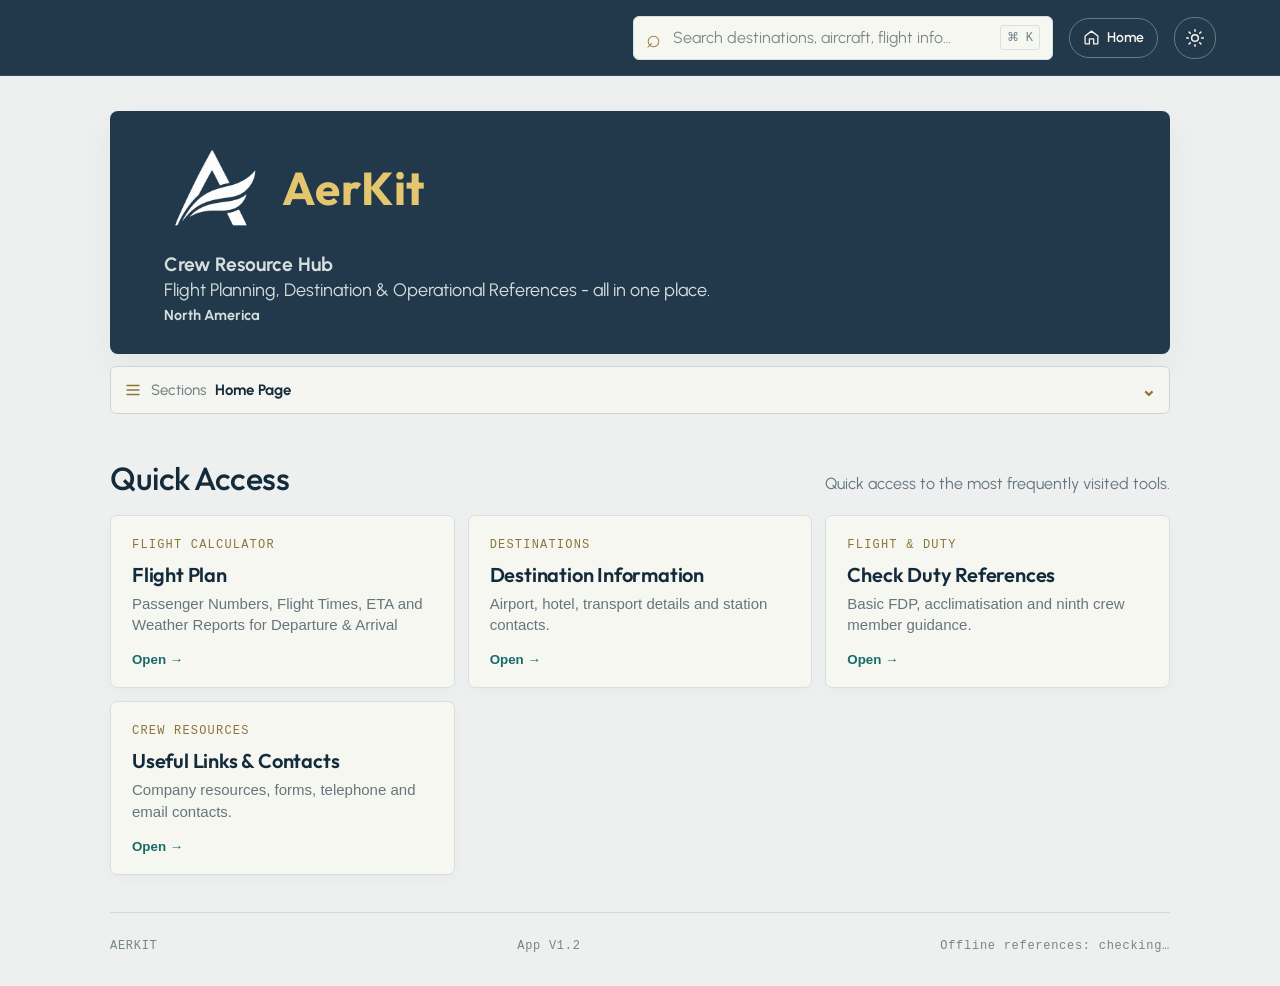
==== commit 5cba92f9: "Publish Live Version Implementation of changes made in the test version to go live. Change log  is a" ====
--- a/index.html
+++ b/index.html
@@ -6,11 +6,11 @@
   <meta name="theme-color" content="#142b3b">
   <meta name="apple-mobile-web-app-capable" content="yes">
   <meta name="apple-mobile-web-app-title" content="AerKit">
-  <meta name="description" content="Cabin Service Manager reference for Aer Lingus long-haul operations.">
+  <meta name="description" content="Aer Lingus Crew Resource Hub. Flight planning tools, aircraft information, destination guides and operational resources — all in one place..">
   <link rel="manifest" href="manifest.webmanifest">
   <link rel="icon" href="assets/AerKit.png?v=aerkit-logo-20261120" type="image/png">
   <link rel="apple-touch-icon" href="assets/AerKit.png?v=aerkit-logo-20261120">
-  <link rel="stylesheet" href="styles.css?v=test-banner-20261126-r1">
+  <link rel="stylesheet" href="styles.css?v=hero-title-size-20261127-r1">
   <title>AerKit</title>
 </head>
 <body>
@@ -28,8 +28,8 @@
   </header>
   <main id="main-content">
     <section class="welcome" id="home">
-      <img class="welcome-logo" src="assets/AerKit.png?v=aerkit-logo-20261120" alt="">
-      <div class="welcome-copy"><span class="test-version-badge">TEST VERSION</span><h1 class="eyebrow">AerKit</h1><p class="intro">Flight, Destination &amp; Operational References<span class="welcome-region">North America</span></p></div>
+      <div class="welcome-brand"><img class="welcome-logo" src="assets/AerKit.png?v=aerkit-logo-20261120" alt=""><div class="welcome-copy"><h1 class="eyebrow">AerKit</h1></div></div>
+      <p class="intro"><strong class="intro-title">Crew Resource Hub</strong><br>Flight Planning, Destination &amp; Operational References - all in one place.<span class="welcome-region">North America</span></p>
     </section>
     <nav class="section-navigation" aria-label="Main sections">
       <button class="section-menu-toggle" id="section-menu-toggle" type="button" aria-expanded="false" aria-controls="section-menu">
--- a/styles.css
+++ b/styles.css
@@ -26,12 +26,14 @@
 .home-button{display:inline-flex;min-height:40px;align-items:center;gap:7px;padding:7px 13px;border:1px solid #697a82;border-radius:20px;color:#f7f7f2;text-decoration:none;font:600 14px Urbanist,-apple-system,BlinkMacSystemFont,"Segoe UI",sans-serif}
 .home-button:hover{background:#294354}.home-button svg{width:17px;height:17px;fill:none;stroke:currentColor;stroke-width:1.8;stroke-linecap:round;stroke-linejoin:round}
 main{max-width:1120px;margin:auto;padding:0 30px}
-.welcome{position:relative;display:flex;gap:24px;min-height:200px;margin-top:35px;background:var(--navy);overflow:hidden;border-radius:8px;color:#f8f8f3;padding:30px 54px;align-items:center;box-shadow:var(--shadow)}
-.welcome-logo{position:relative;z-index:1;width:123px;height:123px;flex:0 0 auto;object-fit:contain;border-radius:12px}
+.welcome{position:relative;display:grid;grid-template-columns:minmax(0,1fr);align-content:center;gap:14px;min-height:200px;margin-top:35px;background:var(--navy);overflow:hidden;border-radius:8px;color:#f8f8f3;padding:30px 54px;box-shadow:var(--shadow)}
+.welcome-brand{position:relative;z-index:1;display:flex;align-items:center;gap:22px}
+.welcome-logo{position:relative;z-index:1;width:96px;height:96px;flex:0 0 auto;object-fit:contain;border-radius:12px}
 .welcome-copy{position:relative;z-index:1;max-width:590px}
 .eyebrow,.section-kicker{font:13px ui-monospace,SFMono-Regular,monospace;letter-spacing:.12em;color:#e3c66d}
 .welcome-copy>.eyebrow{font:700 clamp(32px,4vw,42px)/1.08 Outfit,Urbanist,sans-serif;letter-spacing:.01em;color:#e3c66d;text-transform:none;margin:0}
-.intro{font-size:18px;color:#d5dedf;max-width:440px;margin:12px 0 0}
+.intro{position:relative;z-index:1;font-size:18px;line-height:1.4;color:#d5dedf;max-width:none;margin:0}
+.intro-title{font-size:calc(1em + 1pt);font-weight:700}
 .welcome-region{display:block;font-size:80%;font-weight:700;line-height:1.25;margin-top:3px}
 .welcome-art{position:absolute;right:5%;top:0;width:40%;height:100%;opacity:.95}
 .sun{position:absolute;width:172px;height:172px;border:1px solid #d6c17445;border-radius:50%;top:48px;right:27px;background:radial-gradient(circle,#d8c57a12 0 55%,transparent 56%)}
@@ -93,17 +95,17 @@
 .destination-tools input:focus,.destination-tools select:focus{outline:2px solid #8ea39b;outline-offset:1px}
 .destination-result-count{margin:8px 1px 10px;color:var(--muted);font:12px ui-monospace,SFMono-Regular,monospace}
 .destination-list{grid-template-columns:repeat(3,minmax(0,1fr))}
-.destination{display:flex;min-width:0;min-height:100px;flex-direction:column;align-items:stretch;justify-content:center;gap:11px;padding:15px 16px}
-.destination-main,.destination-details{display:flex;min-width:0;align-items:center;justify-content:space-between;gap:8px}
+.destination{display:flex;min-width:0;min-height:112px;flex-direction:column;align-items:stretch;justify-content:center;gap:15px;padding:17px 16px}
+.destination-main,.destination-details{display:flex;min-width:0;align-items:center;justify-content:space-between;gap:8px}.destination-details{padding-top:11px;border-top:1px solid var(--line)}
 .destination-main strong{overflow:hidden;color:var(--navy-deep);font:600 18px/1.15 Outfit,Urbanist,sans-serif;text-overflow:ellipsis;white-space:nowrap}
 .destination .destination-code{flex:none;color:#8d773d;font:600 18px/1.15 ui-monospace,SFMono-Regular,monospace;letter-spacing:.05em}
 .destination .destination-status{flex:none;padding:3px 7px;border-radius:10px;background:#e7efe6;color:#386449;font:600 10px/1.25 ui-monospace,SFMono-Regular,monospace;white-space:nowrap}
 .destination .destination-status.is-seasonal{background:#f5edcf;color:#705c20}
-.destination-aircraft{display:flex;flex-wrap:wrap;align-items:center;gap:5px}.destination .destination-aircraft-tag{flex:none;padding:3px 7px;border:1px solid #d4dedb;border-radius:10px;background:#edf1ef;color:#49605b;font:600 10px/1.25 ui-monospace,SFMono-Regular,monospace;white-space:nowrap}.destination .destination-aircraft-tag.is-seasonal{border-color:#eadcae;background:#f5edcf;color:#705c20}
+.destination-aircraft{display:flex;flex-wrap:wrap;align-items:center;gap:8px}.destination .destination-aircraft-tag{flex:none;padding:3px 7px;border:1px solid #d4dedb;border-radius:10px;background:#edf1ef;color:#49605b;font:600 10px/1.25 ui-monospace,SFMono-Regular,monospace;white-space:nowrap}.destination .destination-aircraft-tag.is-seasonal{border-color:#eadcae;background:#f5edcf;color:#705c20}
 .destination-empty{grid-column:1/-1;display:flex;flex-direction:column;gap:3px;padding:22px;border:1px dashed var(--line);border-radius:6px;color:var(--muted);font-size:14px}
 .destination-empty strong{color:var(--ink);font-size:16px}
 @media(max-width:760px){.destination-tools{grid-template-columns:1fr 1fr}.destination-search{grid-column:1/-1}.destination-list{grid-template-columns:repeat(2,minmax(0,1fr))}}
-@media(max-width:600px){.destination-tools{gap:8px;margin-top:13px;padding:11px}.destination-tools input,.destination-tools select{min-height:42px;font-size:14px}.destination{min-height:120px;padding:15px 12px;gap:12px}.destination-main strong,.destination .destination-code{font-size:16px}.destination-details{align-items:flex-start;flex-direction:column;gap:7px}.destination-details>span:first-child{max-width:100%}}
+@media(max-width:600px){.destination-tools{gap:8px;margin-top:13px;padding:11px}.destination-tools input,.destination-tools select{min-height:42px;font-size:14px}.destination{min-height:120px;padding:14px 10px;gap:14px}.destination-main strong,.destination .destination-code{font-size:16px}.destination-details{align-items:flex-start;flex-direction:column;gap:9px}.destination-details>span:first-child{max-width:100%}}
 .empty{background:var(--paper);border:1px dashed #c3cdd0;border-radius:6px;padding:26px;color:var(--muted);font-size:16px}
 .empty strong{color:var(--ink);display:block;margin-bottom:5px}
 .profile-meta{display:grid;grid-template-columns:repeat(3,minmax(0,1fr));gap:10px;background:var(--navy);color:#f7f7f2;border-radius:7px;padding:14px 17px;margin:0 0 12px;box-shadow:var(--shadow)}
@@ -166,8 +168,8 @@
 .aircraft-rest-status.is-yes{background:#c9e6c6;color:#205b27;border:1px solid #78a975}
 .aircraft-rest-status.is-no{background:#f4cfcb;color:#8f211c;border:1px solid #d58c85}
 footer{display:flex;align-items:center;justify-content:space-between;gap:14px;padding:26px 0 35px;margin-top:37px;border-top:1px solid #d2dadd;font:12px ui-monospace,SFMono-Regular,monospace;letter-spacing:.06em;color:#76858a}
-@media(max-width:760px){main{padding:0 17px}.topbar{height:66px;padding:0 17px}.welcome{gap:18px;min-height:170px;margin-top:18px;padding:26px}.welcome-logo{width:97px;height:97px;border-radius:9px}.welcome-art{width:45%;right:-9%;opacity:.55}.welcome-copy{max-width:420px}.section-navigation{top:66px;z-index:9}.card-grid,.destination-list{grid-template-columns:repeat(2,1fr)}.section-head{display:block}.section-head p{margin-top:6px}footer{gap:12px;flex-wrap:wrap}}
-@media(max-width:480px){.welcome{gap:14px;padding:24px 18px;min-height:155px}.welcome-logo{width:73px;height:73px;border-radius:7px}.welcome-copy>.eyebrow{font-size:clamp(28px,8vw,34px)}.intro{max-width:260px;font-size:16px;line-height:1.35;margin-top:8px}.welcome-art{right:-28%;width:65%;opacity:.36}.card-grid,.destination-list,.detail-layout{grid-template-columns:1fr}.icon-button{padding:7px 10px}}
+@media(max-width:760px){main{padding:0 17px}.topbar{height:66px;padding:0 17px}.welcome{gap:12px;min-height:170px;margin-top:18px;padding:26px}.welcome-brand{gap:16px}.welcome-logo{width:84px;height:84px;border-radius:9px}.welcome-art{width:45%;right:-9%;opacity:.55}.welcome-copy{max-width:420px}.section-navigation{top:66px;z-index:9}.card-grid,.destination-list{grid-template-columns:repeat(2,1fr)}.section-head{display:block}.section-head p{margin-top:6px}footer{gap:12px;flex-wrap:wrap}}
+@media(max-width:480px){.welcome{gap:12px;padding:20px 18px;min-height:155px}.welcome-brand{gap:14px}.welcome-logo{width:68px;height:68px;border-radius:7px}.welcome-copy>.eyebrow{font-size:clamp(28px,8vw,34px)}.intro{max-width:none;font-size:16px;line-height:1.4;margin:0}.welcome-art{right:-28%;width:65%;opacity:.36}.card-grid,.destination-list,.detail-layout{grid-template-columns:1fr}.icon-button{padding:7px 10px}}
 @media(max-width:600px){
   html{scroll-padding-top:82px}
   body{overflow-x:hidden;-webkit-text-size-adjust:100%}
@@ -176,14 +178,14 @@
   main{width:100%;padding:0 15px}
   .welcome{min-height:145px;margin-top:14px;padding:20px 21px;border-radius:7px}
   .welcome-copy{max-width:100%}
-  .intro{max-width:285px;font-size:17px;line-height:1.5;margin-top:12px}
+  .intro{max-width:none;font-size:16px;line-height:1.45;margin:0}
   .welcome-art{right:-6%;width:39%;opacity:.36}.sun{width:128px;height:128px;right:8px;top:42px}.route-line{width:195px;height:106px;top:85px;right:-27px}.plane{right:102px;top:83px;font-size:16px}.art-label{right:0;bottom:20px;font-size:10px}
   .section-navigation{top:calc(60px + env(safe-area-inset-top));z-index:9;margin:0 0 22px;padding-top:14px}
   .content-area{min-height:190px;scroll-margin-top:78px}
   .section-head{margin-bottom:14px}.section-head h2{font-size:28px;line-height:1.12}.section-head p{font-size:16px;line-height:1.5}
   .notice{font-size:15px;line-height:1.5;padding:11px 12px;margin-bottom:12px}
-  .destination-list{grid-template-columns:repeat(2,minmax(0,1fr));gap:8px}
-  .destination{min-height:54px;padding:11px 12px;gap:5px}.destination strong{font-size:16px}.destination span{font-size:11px;white-space:nowrap}
+  .destination-list{grid-template-columns:repeat(2,minmax(0,1fr));gap:12px}
+  .destination{min-height:120px;padding:14px 10px;gap:14px}.destination strong{font-size:16px}.destination span{font-size:11px;white-space:nowrap}
   .card-grid,.detail-layout,.aircraft-grid{grid-template-columns:1fr;gap:9px}
   .aircraft-grid{row-gap:15px}
   .profile-meta{grid-template-columns:minmax(0,1fr) minmax(0,1.15fr);grid-template-rows:auto auto;gap:12px 10px;padding:13px 14px}
@@ -200,7 +202,7 @@
 }
 @media(max-width:360px){
   .topbar{padding-left:11px;padding-right:11px}.top-actions{gap:6px}.home-button{min-height:38px;padding:6px 10px}
-  main{padding-left:11px;padding-right:11px}.welcome{padding-left:17px;padding-right:17px}.destination{padding:10px 9px}.destination strong{font-size:15px}
+  main{padding-left:11px;padding-right:11px}.welcome{padding-left:17px;padding-right:17px}.destination{padding:18px 12px}.destination strong{font-size:15px}
 }
 @media(prefers-reduced-motion:reduce){*{scroll-behavior:auto!important;transition:none!important}}
 
@@ -315,5 +317,5 @@
 @media(max-width:760px){.ife-reference-grid{grid-template-columns:1fr}}
 .pushback-time-field{min-width:0;width:100%}
 .essentials-card{display:block;width:100%;min-height:170px;text-align:left;cursor:pointer}.essentials-card:hover,.essentials-card:focus-visible{border-color:#9f8a4a;transform:translateY(-2px)}.essentials-card h3{margin:10px 0 6px;color:var(--navy-deep);font:600 20px Outfit,Urbanist,sans-serif}.essentials-card p{margin:0;color:var(--muted);font-size:15px;line-height:1.45}.essentials-open{display:block;margin-top:16px;color:#176b68;font-weight:700}.flight-footer-actions{display:flex;gap:8px}.flight-footer-actions .clear-flight-button{width:auto}
-
-.test-version-badge{display:inline-flex;align-items:center;margin-bottom:8px;padding:5px 9px;border:1px solid #e3c66d;border-radius:999px;background:#e3c66d;color:#142b3b;font:700 11px/1.15 ui-monospace,SFMono-Regular,monospace;letter-spacing:.1em}
+.welcome-copy>.eyebrow{font-size:clamp(36px,4.5vw,46px)}
+@media(max-width:480px){.welcome-copy>.eyebrow{font-size:clamp(32px,9vw,38px)}}
